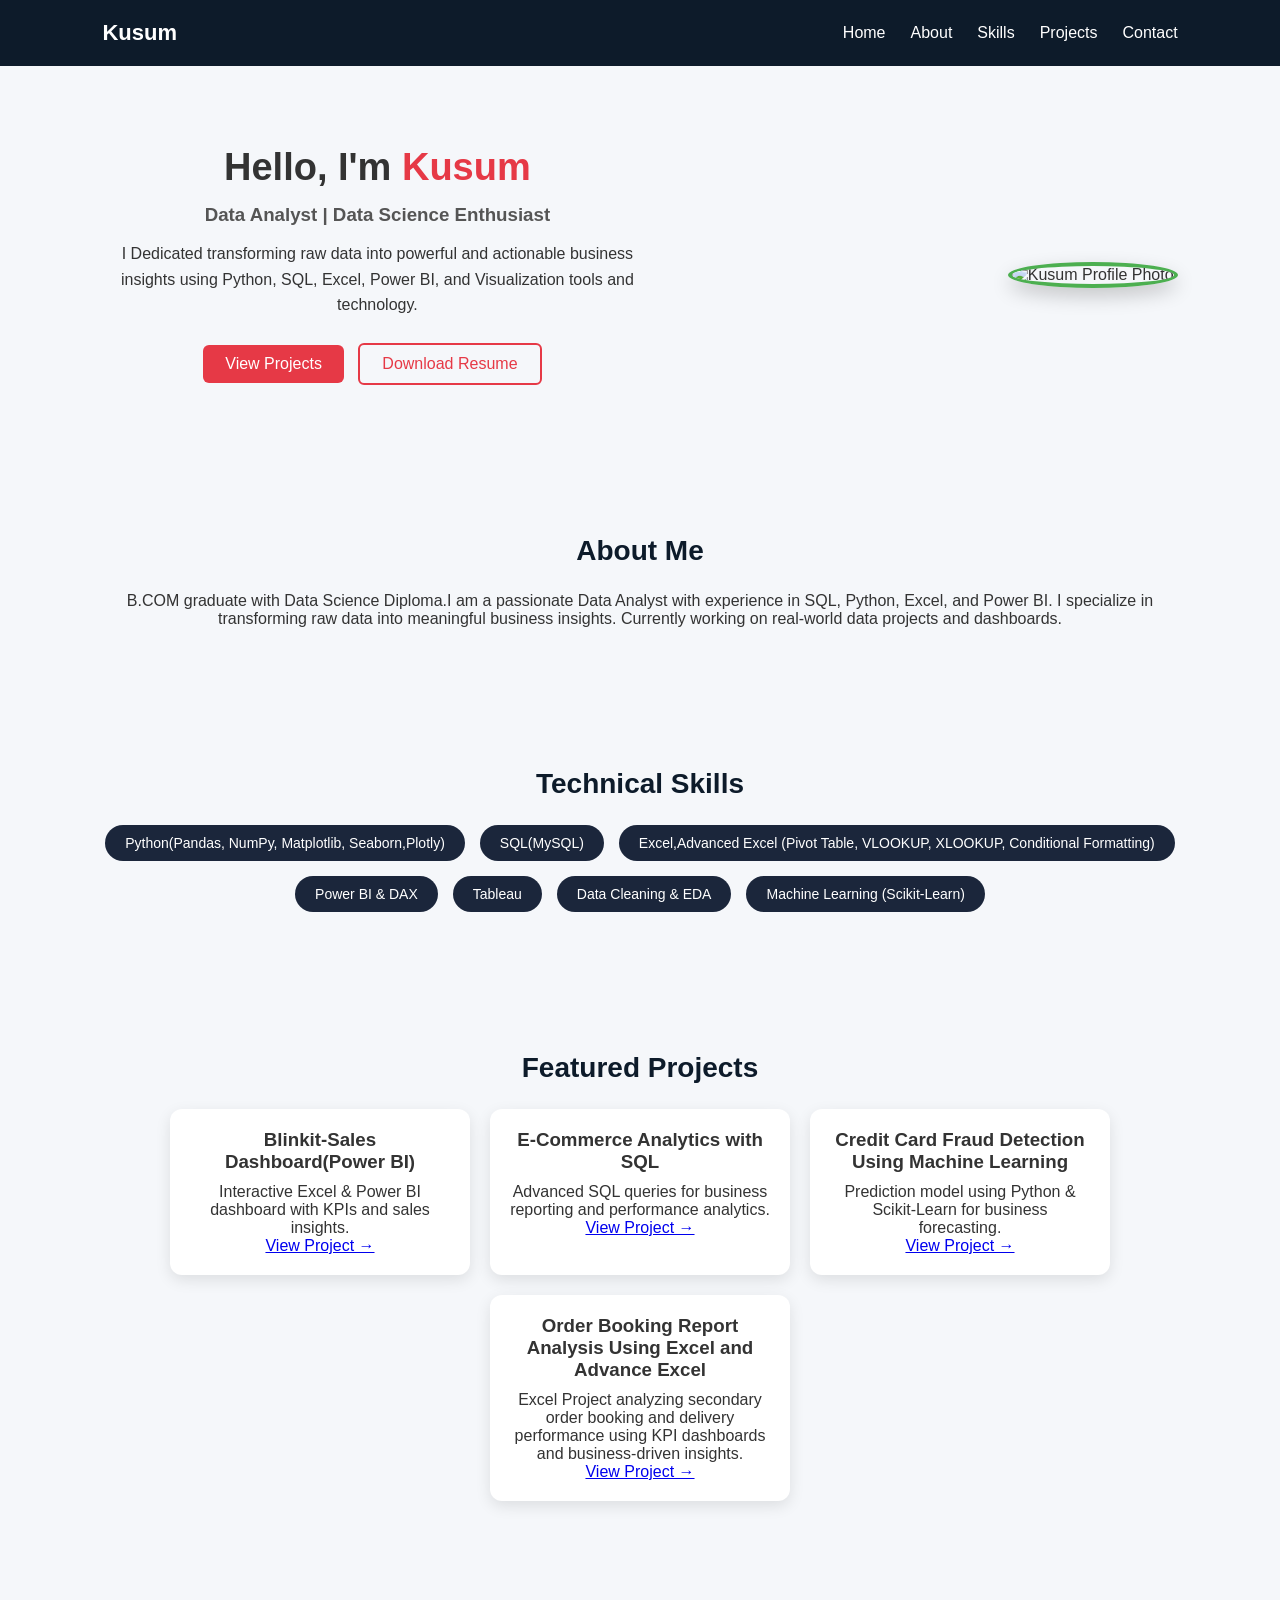
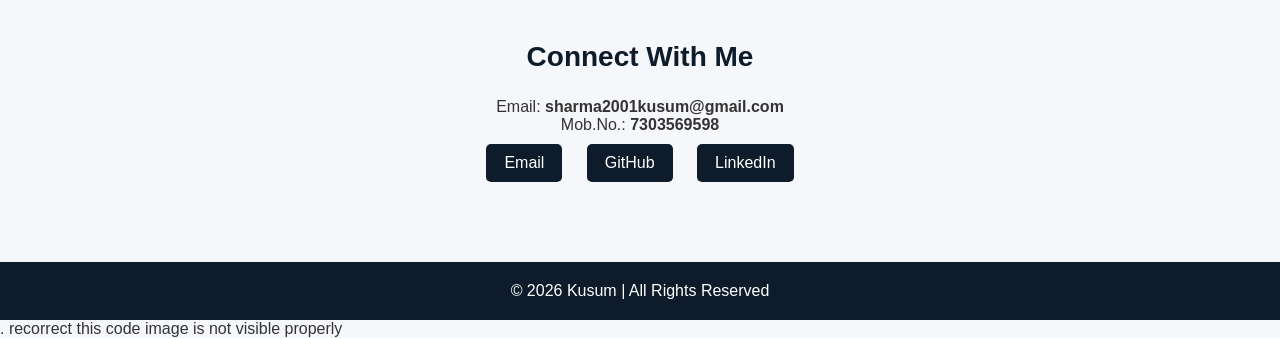
==== index.html @ c9500e06 "First portfolio upload" ====
<!DOCTYPE html>
<html lang="en">
<head>
<meta charset="UTF-8">
<meta name="viewport" content="width=device-width, initial-scale=1.0">
<title>Kusum | Data Analyst</title>

<style>
*{
  margin:0;
  padding:0;
  box-sizing:border-box;
  font-family: 'Segoe UI', sans-serif;
}

body{
  background:#f5f7fa;
  color:#333;
  scroll-behavior:smooth;
}

/* NAVBAR */
header{
  display:flex;
  justify-content:space-between;
  align-items:center;
  padding:20px 8%;
  background:#0d1b2a;
  position:sticky;
  top:0;
  z-index:1000;
}

.logo{
  font-size:22px;
  font-weight:bold;
  color:white;
}

nav ul{
  list-style:none;
  display:flex;
  gap:25px;
}

nav a{
  color:white;
  text-decoration:none;
  transition:0.3s;
  font-weight:500;
}

nav a:hover{
  color:#e63946;
}

/* HERO */
.hero{
  display:flex;
  align-items:center;
  justify-content:space-between;
  padding:80px 8%;
  flex-wrap:wrap;
}

.hero-text{
  max-width:550px;
}

.hero-text h1{
  font-size:38px;
}

.hero-text h1 span{
  color:#e63946;
}

.hero-text h3{
  margin:15px 0;
  color:#555;
}

.hero-text p{
  margin-bottom:25px;
  line-height:1.6;
}

/* NEW PROFILE STYLE */
.profile{
  text-align:center;
  margin-top:20px;
}

.profile img{
  width:180px;
  height:180px;
  border-radius:50%;
  object-fit:cover;
  border:4px solid #4CAF50;
  box-shadow:0 8px 20px rgba(0,0,0,0.2);
}

/* BUTTONS */
.btn{
  display:inline-block;
  padding:10px 22px;
  margin-right:10px;
  background:#e63946;
  color:white;
  text-decoration:none;
  border-radius:6px;
  transition:0.3s;
  font-weight:500;
}

.btn:hover{
  background:#c1121f;
}

.btn-outline{
  background:transparent;
  border:2px solid #e63946;
  color:#e63946;
}

.btn-outline:hover{
  background:#e63946;
  color:white;
}

/* SECTIONS */
section{
  padding:70px 8%;
  text-align:center;
}

section h2{
  font-size:28px;
  margin-bottom:25px;
  color:#0d1b2a;
}

/* SKILLS */
.skills-grid{
  display:flex;
  justify-content:center;
  flex-wrap:wrap;
  gap:15px;
}

.skills-grid div{
  background:#1b263b;
  color:white;
  padding:10px 20px;
  border-radius:20px;
  font-size:14px;
  transition:0.3s;
}

.skills-grid div:hover{
  background:#e63946;
}

/* PROJECTS */
.projects-container{
  display:flex;
  justify-content:center;
  flex-wrap:wrap;
  gap:20px;
}

.project-card{
  background:white;
  padding:20px;
  width:300px;
  border-radius:12px;
  box-shadow:0 5px 15px rgba(0,0,0,0.1);
  transition:0.3s;
}

.project-card:hover{
  transform:translateY(-8px);
}

.project-card h3{
  margin-bottom:10px;
}

.project-btn{
  display:inline-block;
  margin-top:12px;
  text-decoration:none;
  color:#e63946;
  font-weight:bold;
}

/* CONTACT */
.contact-links a{
  display:inline-block;
  margin:10px;
  text-decoration:none;
  color:white;
  background:#0d1b2a;
  padding:10px 18px;
  border-radius:5px;
  transition:0.3s;
}

.contact-links a:hover{
  background:#e63946;
}

footer{
  background:#0d1b2a;
  color:white;
  padding:20px;
  text-align:center;
}
</style>
</head>

<body>

<header>
  <div class="logo">Kusum</div>
  <nav>
    <ul>
      <li><a href="#home">Home</a></li>
      <li><a href="#about">About</a></li>
      <li><a href="#skills">Skills</a></li>
      <li><a href="#projects">Projects</a></li>
      <li><a href="#contact">Contact</a></li>
    </ul>
  </nav>
</header>

<!-- HERO -->
<section id="home" class="hero">
  <div class="hero-text">
    <h1>Hello, I'm <span>Kusum </span></h1>
    <h3>Data Analyst | Data Science Enthusiast</h3>
    <p>
      I Dedicated transforming raw data into powerful and actionable business insights 
      using Python, SQL, Excel, Power BI, and Visualization tools and technology.
    </p>

    <a href="#projects" class="btn">View Projects</a>

    <!-- ADD RESUME FILE HERE -->
    <a href="C:\Portfolio\kusum_data_analyst_cv.pdf"download class="btn btn-outline">
      Download Resume
    </a>
  </div>

  <!-- ADD IMAGE HERE (PROFILE PHOTO) -->
  <div class="profile">
    <img src="C:\Portfolio\WhatsApp Image 2025-11-25 at 12.37.38 PM.jpeg"alt="Kusum Profile Photo">
  </div>

</section>

<!-- ABOUT -->
<section id="about">
  <h2>About Me</h2>
  <p>
    B.COM graduate with Data Science Diploma.I am a passionate Data Analyst with experience in SQL, Python, Excel, and Power BI.
    I specialize in transforming raw data into meaningful business insights.
    Currently working on real-world data projects and dashboards.
  </p>
</section>

<!-- SKILLS -->
<section id="skills">
  <h2>Technical Skills</h2>
  <div class="skills-grid">
    <div>Python(Pandas, NumPy, Matplotlib, Seaborn,Plotly)</div>
    <div>SQL(MySQL)</div>
    <div>Excel,Advanced Excel (Pivot Table, VLOOKUP, XLOOKUP, Conditional Formatting)</div>
    <div>Power BI & DAX</div>
    <div>Tableau</div>
    <div>Data Cleaning & EDA</div>
    <div>Machine Learning (Scikit-Learn)</div>
  </div>
</section>

<!-- PROJECTS -->
<section id="projects">
  <h2>Featured Projects</h2>

  <div class="projects-container">
    <div class="project-card">
      <h3>Blinkit-Sales Dashboard(Power BI)</h3>
      <p>Interactive Excel & Power BI dashboard with KPIs and sales insights.</p>
      <a href="https://github.com/Kusum-0001/Blinkit-sales-dasboard-powerbi-" target="_blank">
View Project →
</a>
    </div>

    <div class="project-card">
      <h3>E-Commerce Analytics with SQL</h3>
      <p>Advanced SQL queries for business reporting and performance analytics.</p>
      <a href="https://github.com/Kusum-0001/E-Commerce-analytics-with-SQL" target="_blank">
View Project →
</a> 
    </div>

    <div class="project-card">
      <h3>Credit Card Fraud Detection Using Machine Learning </h3>
      <p>Prediction model using Python & Scikit-Learn for business forecasting.</p>
      <a href="https://github.com/Kusum-0001/Credit-care-fraud-detection-ML-project" target="_blank">
View Project →
</a>
    </div>

      <div class="project-card">
      <h3>Order Booking Report Analysis Using Excel and Advance Excel</h3>
      <p>Excel Project analyzing secondary order booking and delivery performance using KPI dashboards and business-driven insights.</p>
      <a href="https://github.com/Kusum-0001/Order-Booking-Report" target="_blank">
View Project →
</a>
    </div>
  </div>
</section>

<!-- CONTACT -->
<section id="contact">
  <h2>Connect With Me</h2>
  <p>Email: <strong>sharma2001kusum@gmail.com</strong></p>
  <p>Mob.No.: <strong>7303569598</strong></p>

  <div class="contact-links">
    <a href="mailto:sharma2001kusum@gmail.com">Email</a>
    <a href="https://github.com/Kusum-0001" target="_blank">GitHub</a>
    <a href="https://www.linkedin.com/in/kusum-472b93370/" target="_blank">LinkedIn</a>
  </div>
</section>

<footer>
  <p>© 2026 Kusum | All Rights Reserved</p>
</footer>

</body>
</html>   . recorrect this code image is not visible properly
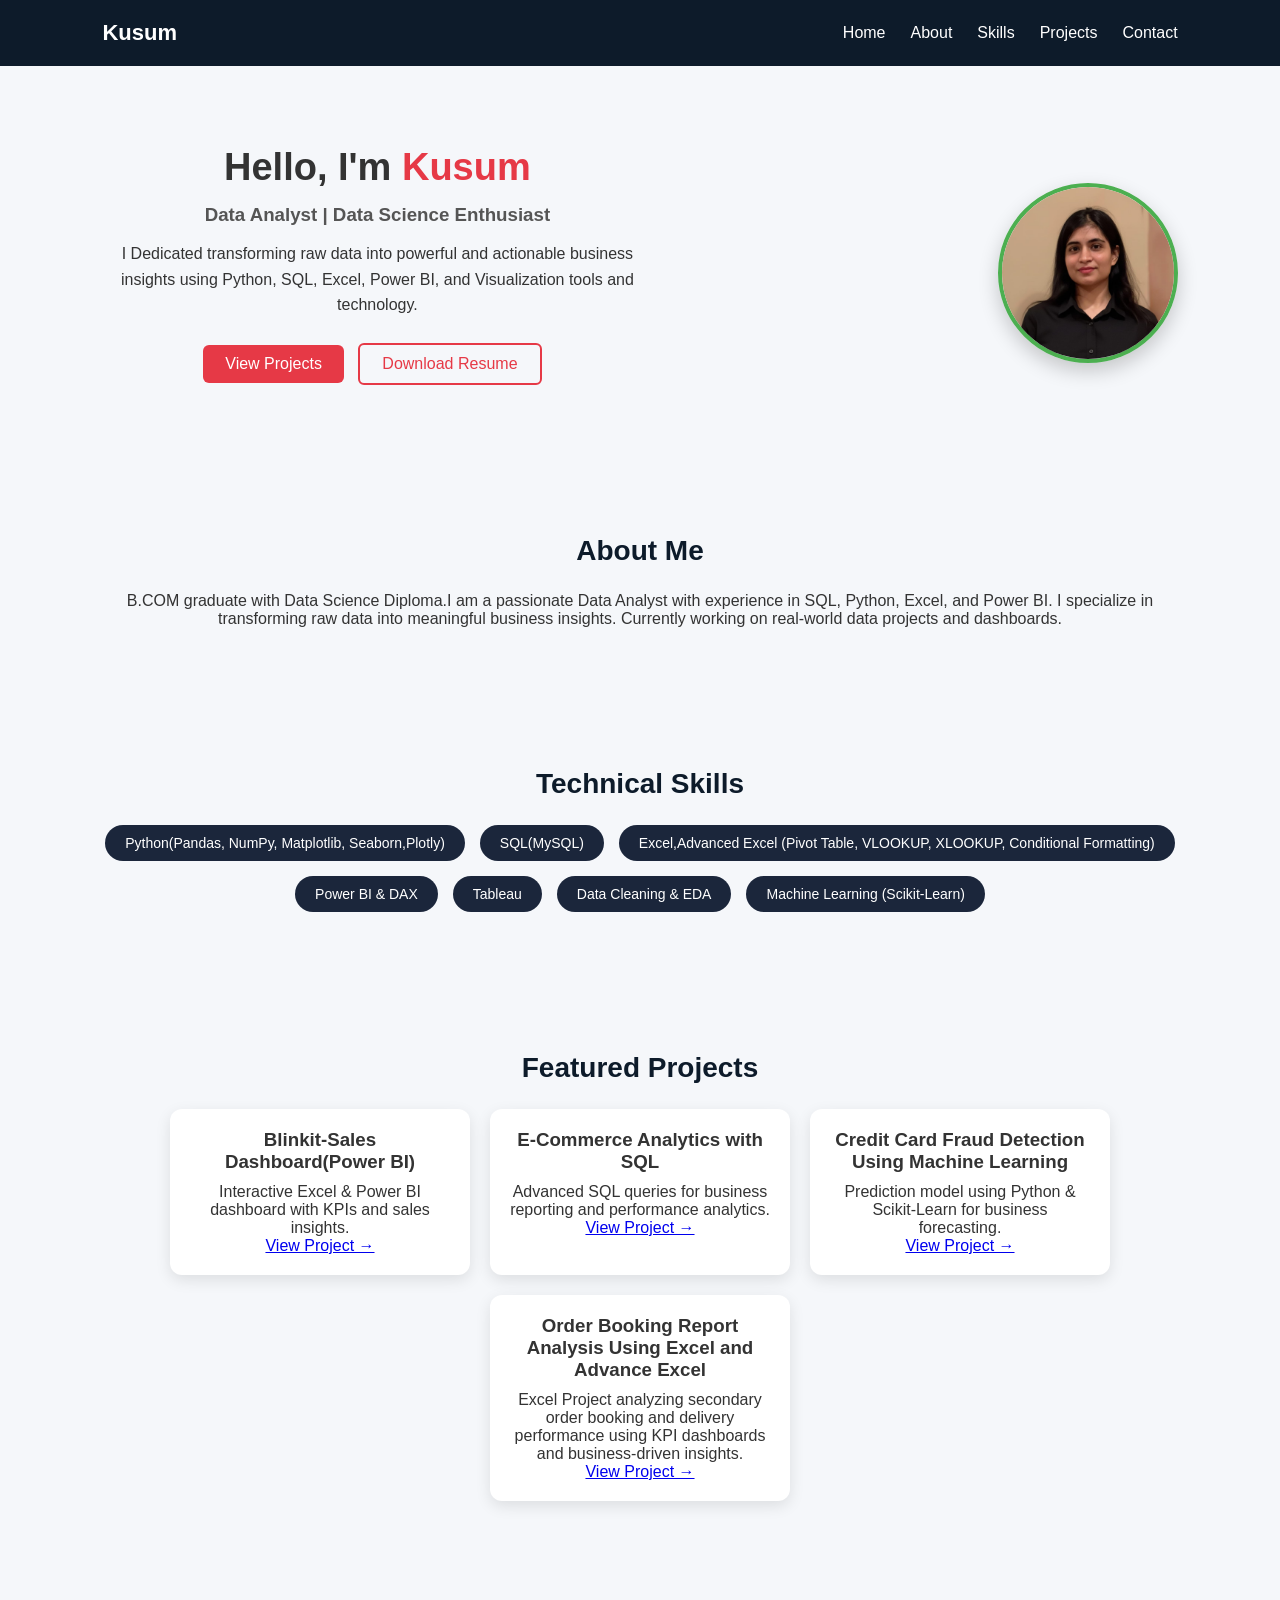
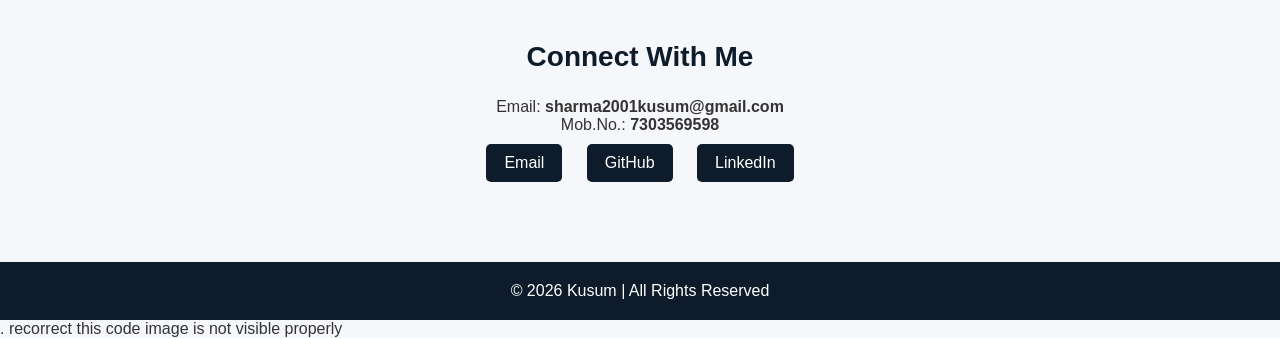
==== commit ec896fc9: "added profile image" ====
--- a/index.html
+++ b/index.html
@@ -254,7 +254,7 @@
 
   <!-- ADD IMAGE HERE (PROFILE PHOTO) -->
   <div class="profile">
-    <img src="C:\Portfolio\WhatsApp Image 2025-11-25 at 12.37.38 PM.jpeg"alt="Kusum Profile Photo">
+    <img src="images/profile.jpeg"alt="Kusum Profile Photo">
   </div>
 
 </section>
@@ -338,6 +338,11 @@
 <footer>
   <p>© 2026 Kusum | All Rights Reserved</p>
 </footer>
+<script>
+document.addEventListener("contextmenu", function(e){
+  e.preventDefault();
+});
+</script>
 
 </body>
-</html>   . recorrect this code image is not visible properly+</html>  . recorrect this code image is not visible properly
